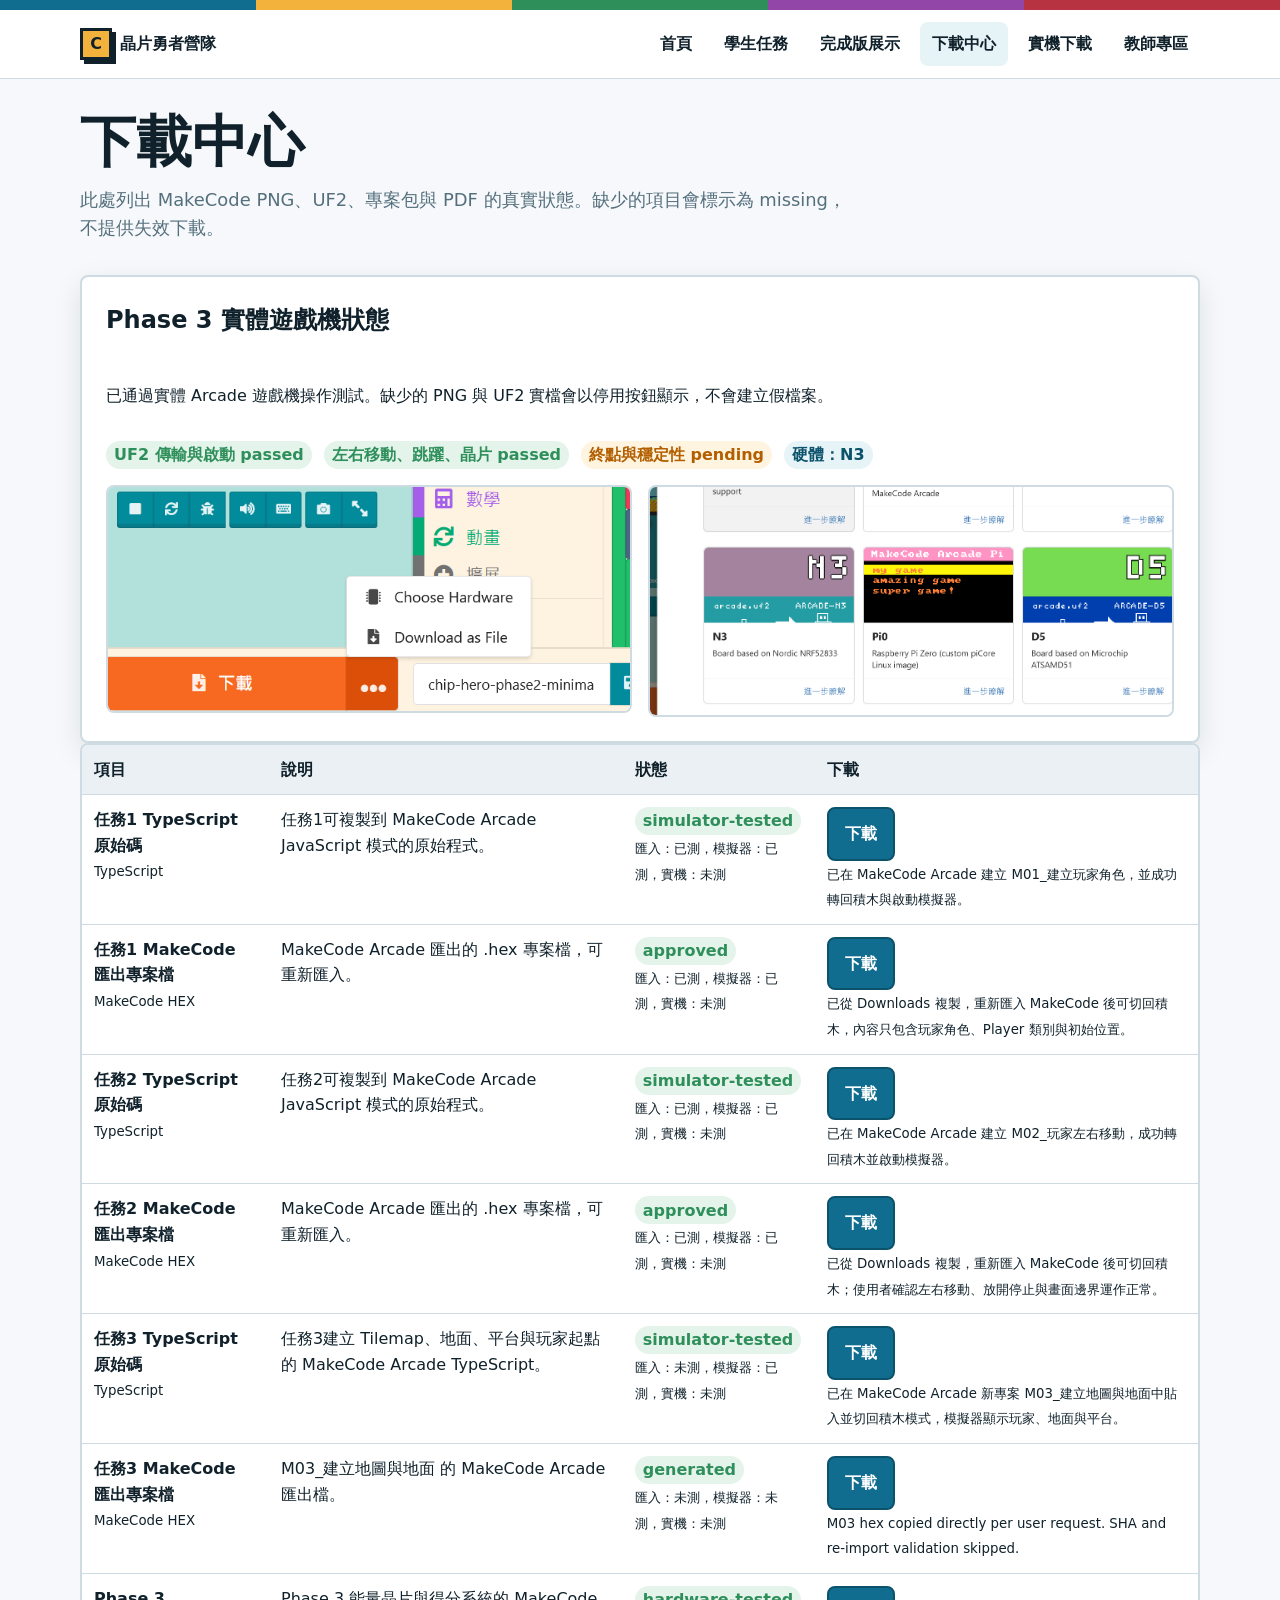
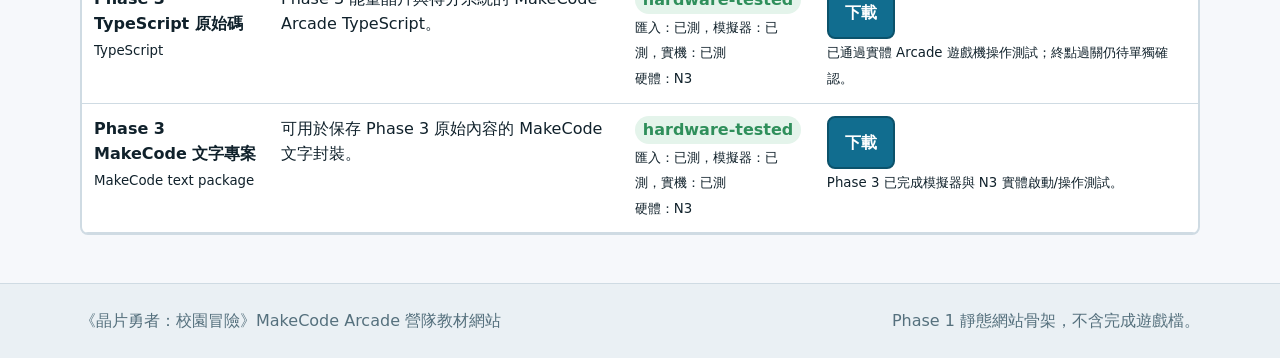
==== downloads.html @ 714c5dd1 "Build Arcade camp teaching site through Mission 3" ====
<!doctype html>
<html lang="zh-Hant">
  <head>
    <meta charset="utf-8">
    <meta name="viewport" content="width=device-width, initial-scale=1">
    <title>下載中心｜晶片勇者營隊</title>
    <link rel="stylesheet" href="css/base.css">
    <link rel="stylesheet" href="css/layout.css">
    <link rel="stylesheet" href="css/components.css">
    <link rel="stylesheet" href="css/pixel-theme.css">
    <script src="js/app.js" defer></script>
    <script src="js/downloads.js" defer></script>
  </head>
  <body>
    <a class="skip-link" href="#main">跳到主要內容</a>
    <header class="site-header" data-site-header></header>
    <main class="page" id="main">
      <header class="page-header">
        <h1 class="page-title">下載中心</h1>
        <p class="page-lede">此處列出 MakeCode PNG、UF2、專案包與 PDF 的真實狀態。缺少的項目會標示為 missing，不提供失效下載。</p>
      </header>
      <section class="section card">
        <div class="card-body stack">
          <h2>Phase 3 實體遊戲機狀態</h2>
          <p>已通過實體 Arcade 遊戲機操作測試。缺少的 PNG 與 UF2 實檔會以停用按鈕顯示，不會建立假檔案。</p>
          <div class="actions">
            <span class="badge good">UF2 傳輸與啟動 passed</span>
            <span class="badge good">左右移動、跳躍、晶片 passed</span>
            <span class="badge warn">終點與穩定性 pending</span>
            <span class="badge">硬體：N3</span>
          </div>
          <div class="grid two">
            <img class="evidence-image" src="assets/screenshots/phase3-hardware-download-options.png" alt="MakeCode Arcade下載選項截圖">
            <img class="evidence-image" src="assets/screenshots/phase3-hardware-n3-selection.png" alt="MakeCode Arcade N3硬體選擇截圖">
          </div>
        </div>
      </section>
      <section data-downloads-table></section>
    </main>
    <footer class="site-footer" data-site-footer></footer>
  </body>
</html>
---- css/base.css ----
:root {
  --color-ink: #10212b;
  --color-muted: #55707d;
  --color-bg: #f6f8fb;
  --color-surface: #ffffff;
  --color-line: #cfdbe3;
  --color-primary: #116d8f;
  --color-primary-dark: #0b526b;
  --color-accent: #f3b23c;
  --color-good: #2f8f5b;
  --color-warn: #b35f00;
  --color-danger: #b73342;
  --shadow-soft: 0 10px 28px rgba(16, 33, 43, 0.1);
  --radius: 8px;
  --space-1: 0.25rem;
  --space-2: 0.5rem;
  --space-3: 0.75rem;
  --space-4: 1rem;
  --space-5: 1.5rem;
  --space-6: 2rem;
  --space-7: 3rem;
  --font-ui: "Noto Sans TC", "Microsoft JhengHei", system-ui, sans-serif;
}

* {
  box-sizing: border-box;
}

html {
  min-width: 320px;
  color: var(--color-ink);
  background: var(--color-bg);
  font-family: var(--font-ui);
  line-height: 1.6;
}

body {
  margin: 0;
}

a {
  color: var(--color-primary);
  text-decoration-thickness: 0.08em;
  text-underline-offset: 0.18em;
}

img {
  max-width: 100%;
  height: auto;
}

button,
input,
select {
  font: inherit;
}

:focus-visible {
  outline: 3px solid var(--color-accent);
  outline-offset: 3px;
}

.skip-link {
  position: absolute;
  top: -48px;
  left: var(--space-4);
  z-index: 20;
  padding: var(--space-2) var(--space-3);
  background: var(--color-ink);
  color: #fff;
}

.skip-link:focus {
  top: var(--space-4);
}
---- css/layout.css ----
.site-header {
  position: sticky;
  top: 0;
  z-index: 10;
  border-bottom: 1px solid var(--color-line);
  background: rgba(255, 255, 255, 0.96);
}

.nav-wrap,
.page,
.footer-inner {
  width: min(1120px, calc(100% - 32px));
  margin: 0 auto;
}

.nav-wrap {
  display: flex;
  align-items: center;
  justify-content: space-between;
  gap: var(--space-4);
  padding: var(--space-3) 0;
}

.brand {
  display: inline-flex;
  align-items: center;
  gap: var(--space-2);
  min-height: 44px;
  color: var(--color-ink);
  font-weight: 800;
  text-decoration: none;
}

.brand-mark {
  display: grid;
  width: 32px;
  height: 32px;
  place-items: center;
  border: 3px solid var(--color-ink);
  background: var(--color-accent);
  box-shadow: 4px 4px 0 var(--color-ink);
}

.nav-toggle {
  display: none;
}

.nav-list {
  display: flex;
  align-items: center;
  gap: var(--space-2);
  margin: 0;
  padding: 0;
  list-style: none;
}

.nav-link {
  display: inline-flex;
  align-items: center;
  min-height: 44px;
  padding: var(--space-2) var(--space-3);
  border-radius: var(--radius);
  color: var(--color-ink);
  font-weight: 700;
  text-decoration: none;
}

.nav-link[aria-current="page"],
.nav-link:hover {
  background: #e6f3f7;
}

.page {
  padding: var(--space-6) 0 var(--space-7);
}

.page-header {
  display: grid;
  gap: var(--space-3);
  margin-bottom: var(--space-6);
}

.page-title {
  margin: 0;
  font-size: clamp(2rem, 5vw, 3.5rem);
  line-height: 1.12;
}

.page-lede {
  max-width: 780px;
  margin: 0;
  color: var(--color-muted);
  font-size: 1.12rem;
}

.grid {
  display: grid;
  gap: var(--space-4);
}

.grid.two {
  grid-template-columns: repeat(2, minmax(0, 1fr));
}

.grid.three {
  grid-template-columns: repeat(3, minmax(0, 1fr));
}

.section {
  margin-top: var(--space-6);
}

.section h2 {
  margin: 0 0 var(--space-3);
}

.site-footer {
  border-top: 1px solid var(--color-line);
  background: #eaf0f4;
}

.footer-inner {
  display: flex;
  justify-content: space-between;
  gap: var(--space-4);
  padding: var(--space-5) 0;
  color: var(--color-muted);
}

@media (max-width: 820px) {
  .nav-wrap {
    align-items: stretch;
    flex-direction: column;
  }

  .nav-toggle {
    display: inline-flex;
    align-items: center;
    justify-content: center;
    min-height: 44px;
    border: 2px solid var(--color-ink);
    border-radius: var(--radius);
    background: var(--color-surface);
    color: var(--color-ink);
    font-weight: 800;
  }

  .nav-list {
    display: none;
    flex-direction: column;
    align-items: stretch;
  }

  .nav-list.is-open {
    display: flex;
  }

  .nav-link {
    justify-content: center;
  }

  .grid.two,
  .grid.three {
    grid-template-columns: 1fr;
  }

  .footer-inner {
    flex-direction: column;
  }
}
---- css/components.css ----
.card {
  border: 2px solid var(--color-line);
  border-radius: var(--radius);
  background: var(--color-surface);
  box-shadow: var(--shadow-soft);
}

.card-body {
  padding: var(--space-5);
}

.stack {
  display: grid;
  gap: var(--space-4);
}

.actions {
  display: flex;
  flex-wrap: wrap;
  gap: var(--space-3);
  align-items: center;
}

.btn {
  display: inline-flex;
  align-items: center;
  justify-content: center;
  min-height: 48px;
  padding: var(--space-3) var(--space-4);
  border: 2px solid var(--color-primary-dark);
  border-radius: var(--radius);
  background: var(--color-primary);
  color: #fff;
  font-weight: 800;
  text-decoration: none;
  cursor: pointer;
}

.btn.secondary {
  background: var(--color-surface);
  color: var(--color-primary-dark);
}

.btn.warning {
  border-color: var(--color-warn);
  background: #fff4df;
  color: #744000;
}

.btn[disabled],
.btn.is-disabled {
  border-color: var(--color-line);
  background: #eef2f5;
  color: var(--color-muted);
  cursor: not-allowed;
}

.badge {
  display: inline-flex;
  align-items: center;
  min-height: 28px;
  padding: 0 var(--space-2);
  border-radius: 999px;
  background: #e6f3f7;
  color: var(--color-primary-dark);
  font-weight: 800;
}

.badge.warn {
  background: #fff4df;
  color: var(--color-warn);
}

.badge.good {
  background: #e4f4eb;
  color: var(--color-good);
}

.mission-card {
  display: grid;
  gap: var(--space-3);
  min-height: 100%;
}

.mission-card h2,
.mission-card h3 {
  margin: 0;
}

.progress-bar {
  overflow: hidden;
  height: 14px;
  border: 2px solid var(--color-ink);
  border-radius: 999px;
  background: #dbe5eb;
}

.progress-bar span {
  display: block;
  height: 100%;
  background: var(--color-good);
}

.info-list {
  display: grid;
  gap: var(--space-2);
  padding-left: 1.2rem;
}

.callout {
  border-left: 6px solid var(--color-accent);
  border-radius: var(--radius);
  background: #fff8e8;
  padding: var(--space-4);
}

.asset-empty {
  display: grid;
  min-height: 220px;
  place-items: center;
  border: 3px dashed var(--color-line);
  border-radius: var(--radius);
  background: #f8fbfd;
  color: var(--color-muted);
  text-align: center;
  padding: var(--space-5);
}

.table-wrap {
  overflow-x: auto;
  border: 2px solid var(--color-line);
  border-radius: var(--radius);
  background: var(--color-surface);
}

table {
  width: 100%;
  border-collapse: collapse;
}

th,
td {
  padding: var(--space-3);
  border-bottom: 1px solid var(--color-line);
  text-align: left;
  vertical-align: top;
}

th {
  background: #eaf0f4;
}

.check-item {
  display: flex;
  gap: var(--space-2);
  align-items: flex-start;
  min-height: 44px;
}

.check-item input {
  width: 24px;
  height: 24px;
  margin-top: 0.2rem;
}

.evidence-image {
  width: 100%;
  border: 2px solid var(--color-line);
  border-radius: var(--radius);
  background: var(--color-surface);
}

.status-list {
  display: grid;
  gap: var(--space-2);
  margin: 0;
  padding-left: 1.2rem;
}

.asset-gallery {
  display: grid;
  grid-template-columns: repeat(auto-fit, minmax(220px, 1fr));
  gap: var(--space-4);
}

.asset-figure {
  margin: 0;
}

.asset-figure.is-preview {
  max-width: 520px;
}

.asset-figure.is-block {
  grid-column: span 2;
}

.asset-figure img {
  display: block;
}

.asset-figure figcaption {
  margin-top: var(--space-2);
  color: var(--color-muted);
  font-size: 0.95rem;
}

@media (max-width: 900px) {
  .lesson-media-grid,
  .asset-gallery {
    grid-template-columns: 1fr;
  }

  .asset-figure.is-block {
    grid-column: span 1;
  }
}
---- css/pixel-theme.css ----
.pixel-strip {
  min-height: 10px;
  background:
    linear-gradient(90deg, var(--color-primary) 0 20%, var(--color-accent) 20% 40%, var(--color-good) 40% 60%, #9146a8 60% 80%, var(--color-danger) 80% 100%);
}

.hero-panel {
  border: 3px solid var(--color-ink);
  border-radius: var(--radius);
  background:
    linear-gradient(90deg, rgba(17, 109, 143, 0.08) 1px, transparent 1px),
    linear-gradient(rgba(17, 109, 143, 0.08) 1px, transparent 1px),
    var(--color-surface);
  background-size: 16px 16px;
  box-shadow: 6px 6px 0 var(--color-ink);
  padding: var(--space-5);
}

.icon-tile {
  display: inline-grid;
  width: 44px;
  height: 44px;
  place-items: center;
  border: 2px solid var(--color-ink);
  border-radius: var(--radius);
  background: var(--color-accent);
  color: var(--color-ink);
  font-weight: 900;
}
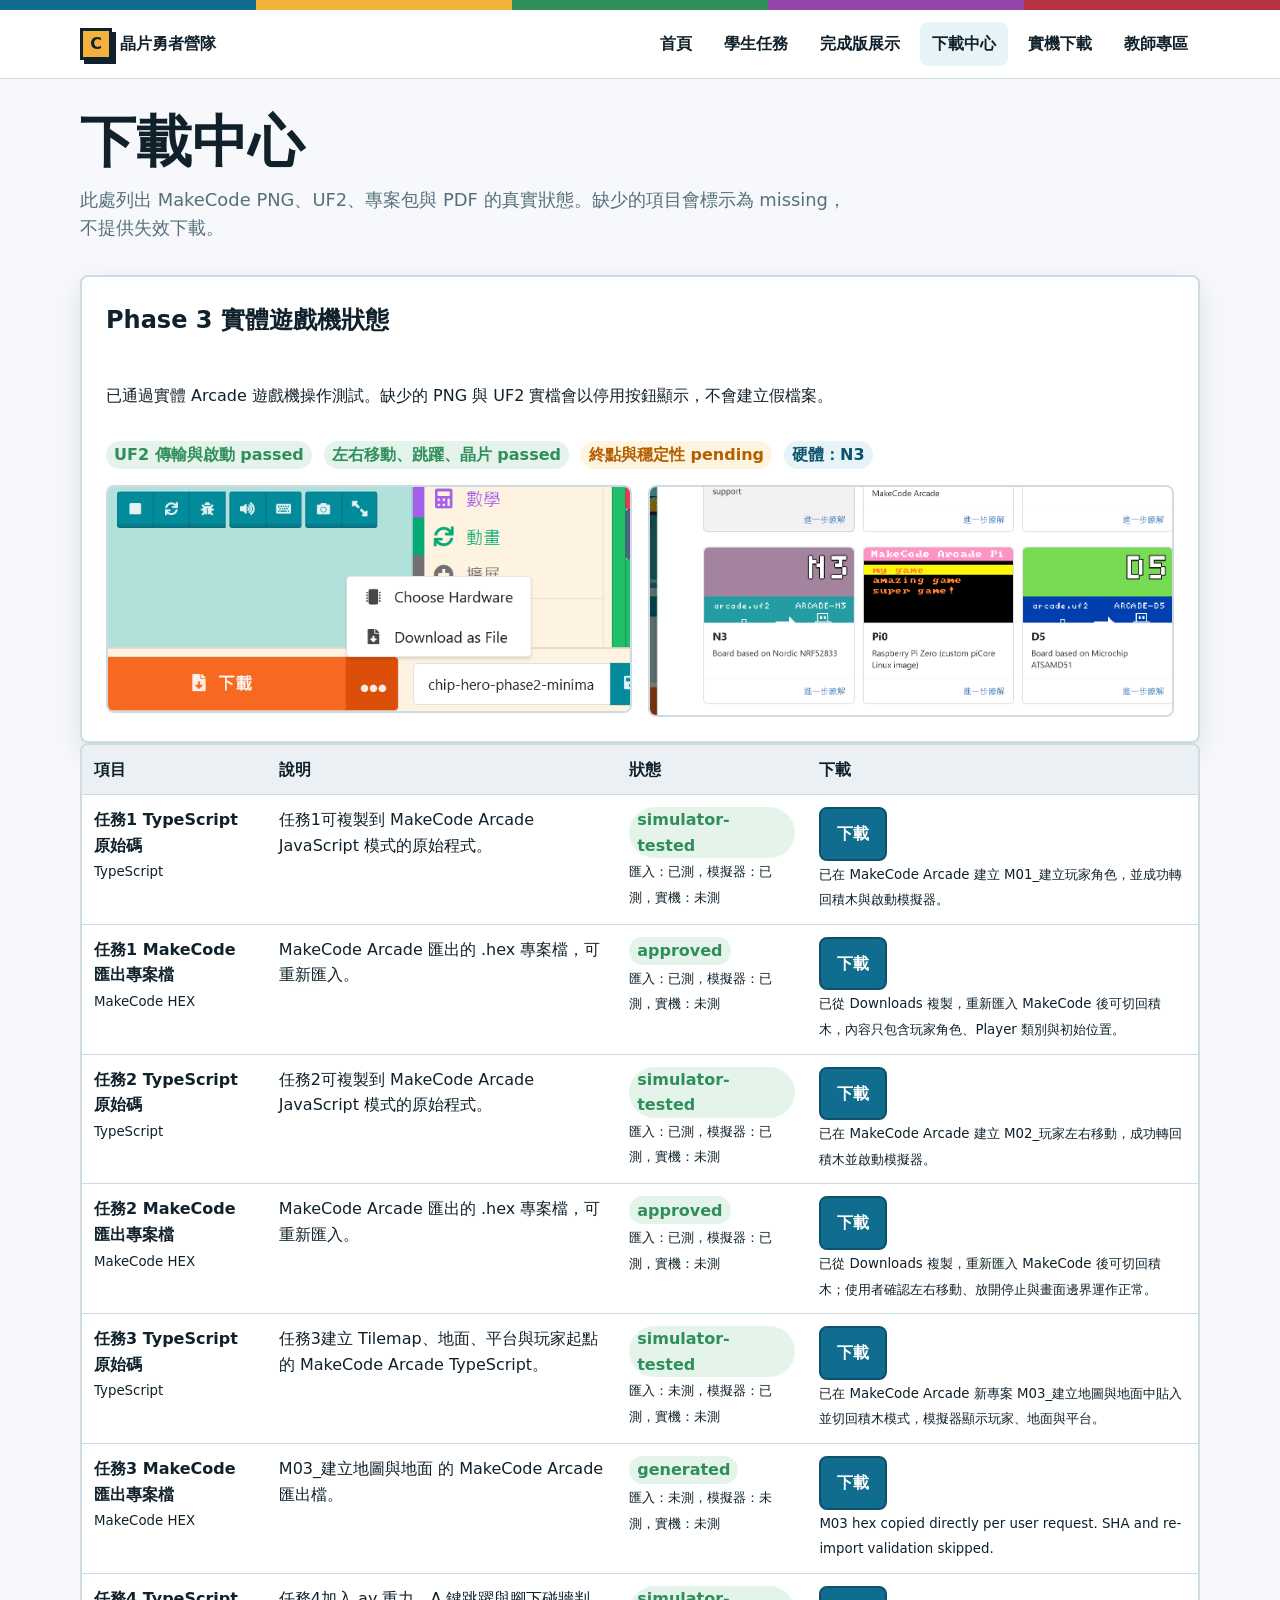
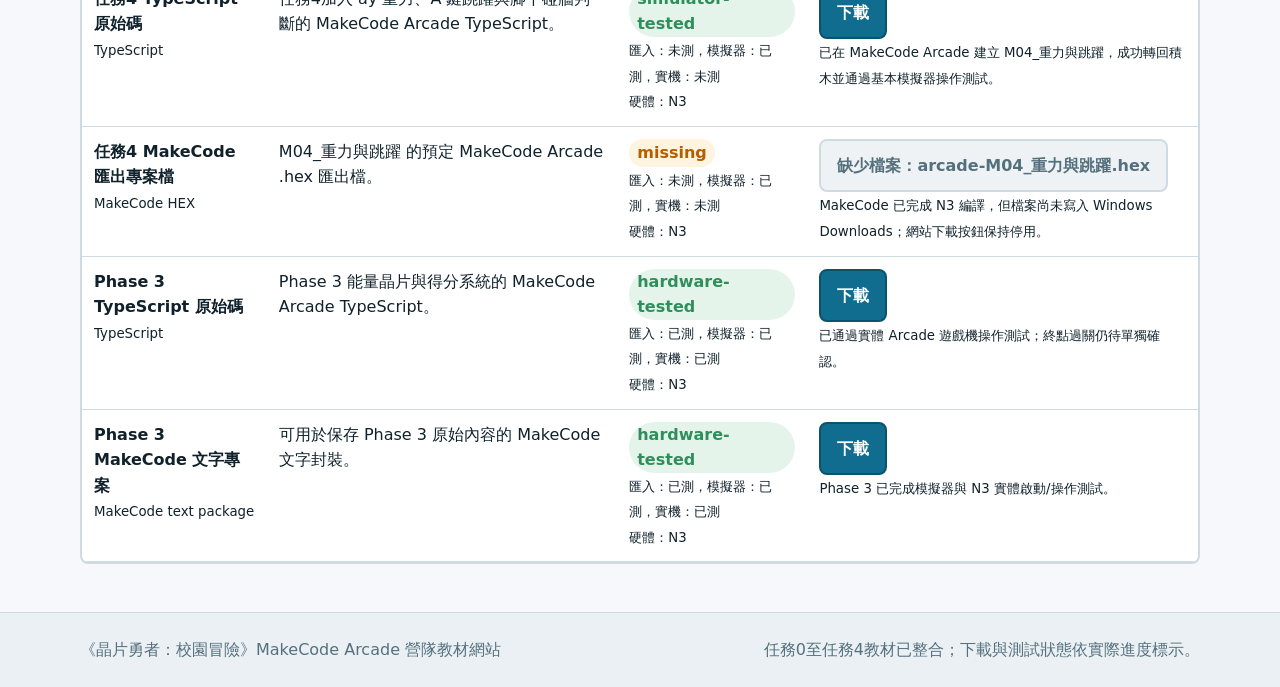
==== commit 9c0fc9e0: "Add Mission 4 gravity and jump lesson" ====
--- a/downloads.html
+++ b/downloads.html
@@ -8,7 +8,7 @@
     <link rel="stylesheet" href="css/layout.css">
     <link rel="stylesheet" href="css/components.css">
     <link rel="stylesheet" href="css/pixel-theme.css">
-    <script src="js/app.js" defer></script>
+    <script src="js/app.js?v=phase4" defer></script>
     <script src="js/downloads.js" defer></script>
   </head>
   <body>
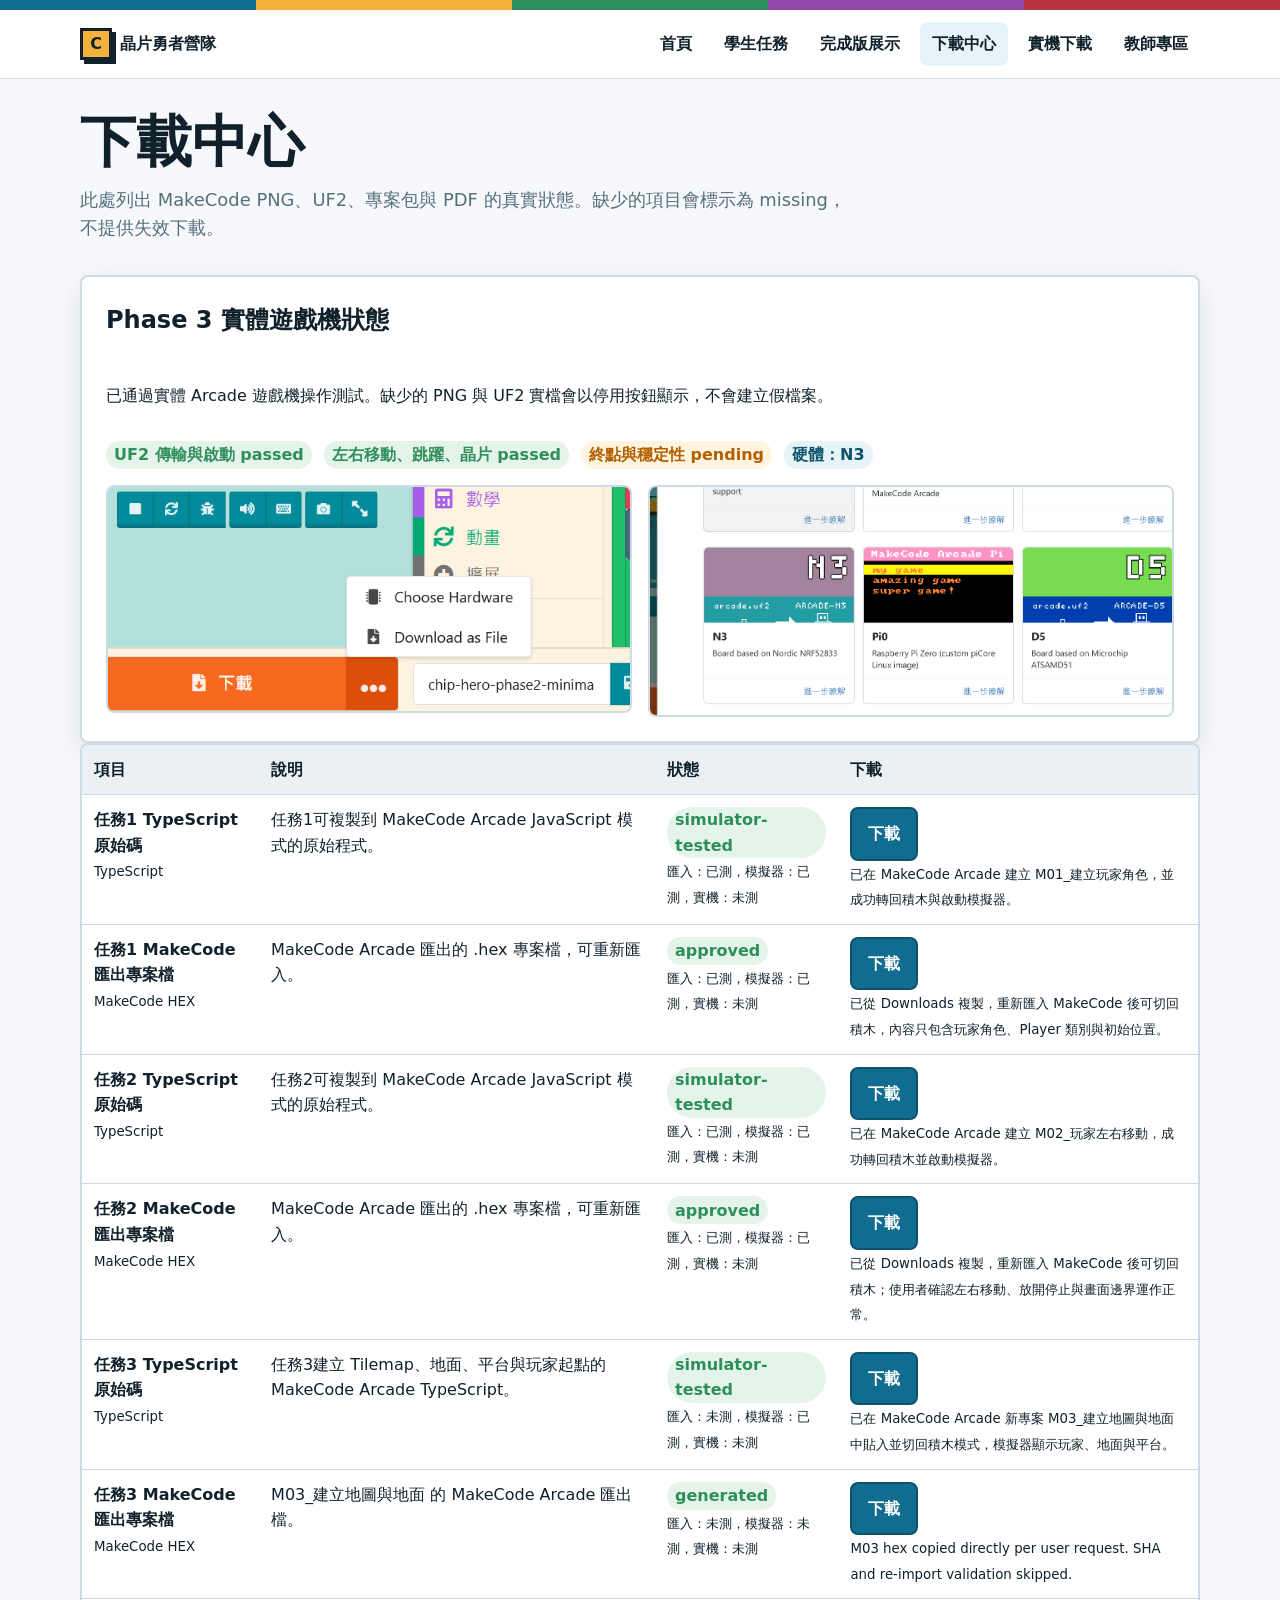
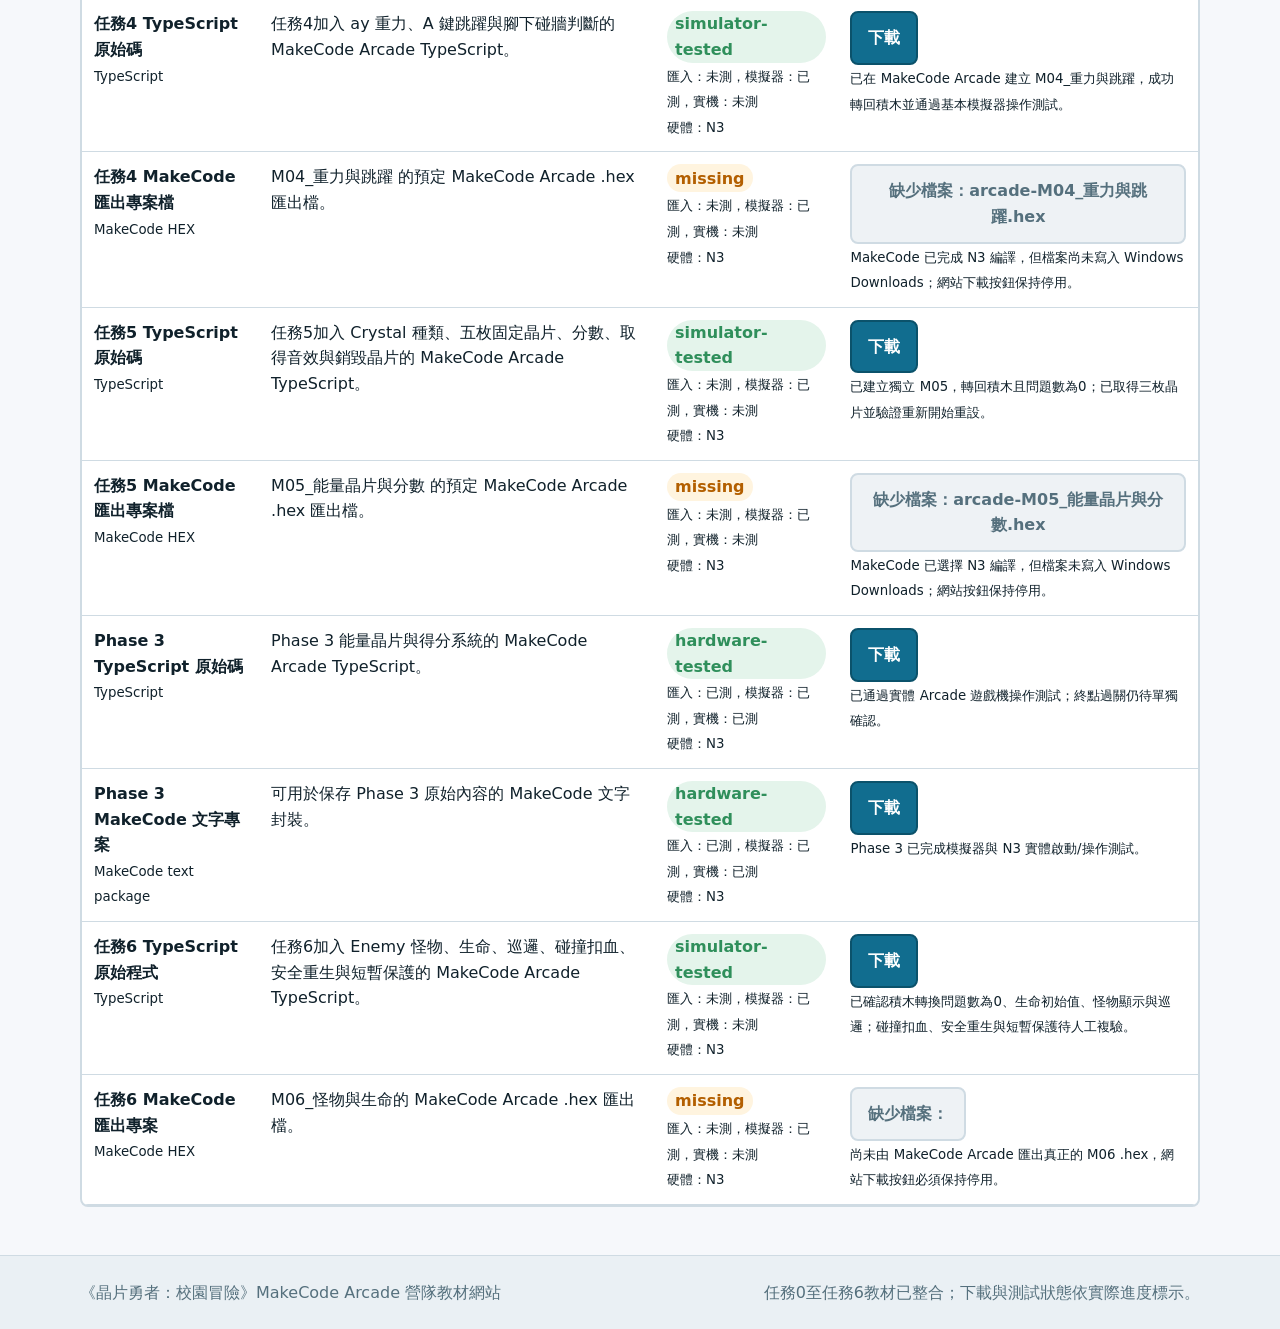
==== commit a71305d1: "Add mission 6 enemies and life lesson" ====
--- a/downloads.html
+++ b/downloads.html
@@ -8,7 +8,7 @@
     <link rel="stylesheet" href="css/layout.css">
     <link rel="stylesheet" href="css/components.css">
     <link rel="stylesheet" href="css/pixel-theme.css">
-    <script src="js/app.js?v=phase4" defer></script>
+    <script src="js/app.js?v=phase6" defer></script>
     <script src="js/downloads.js" defer></script>
   </head>
   <body>
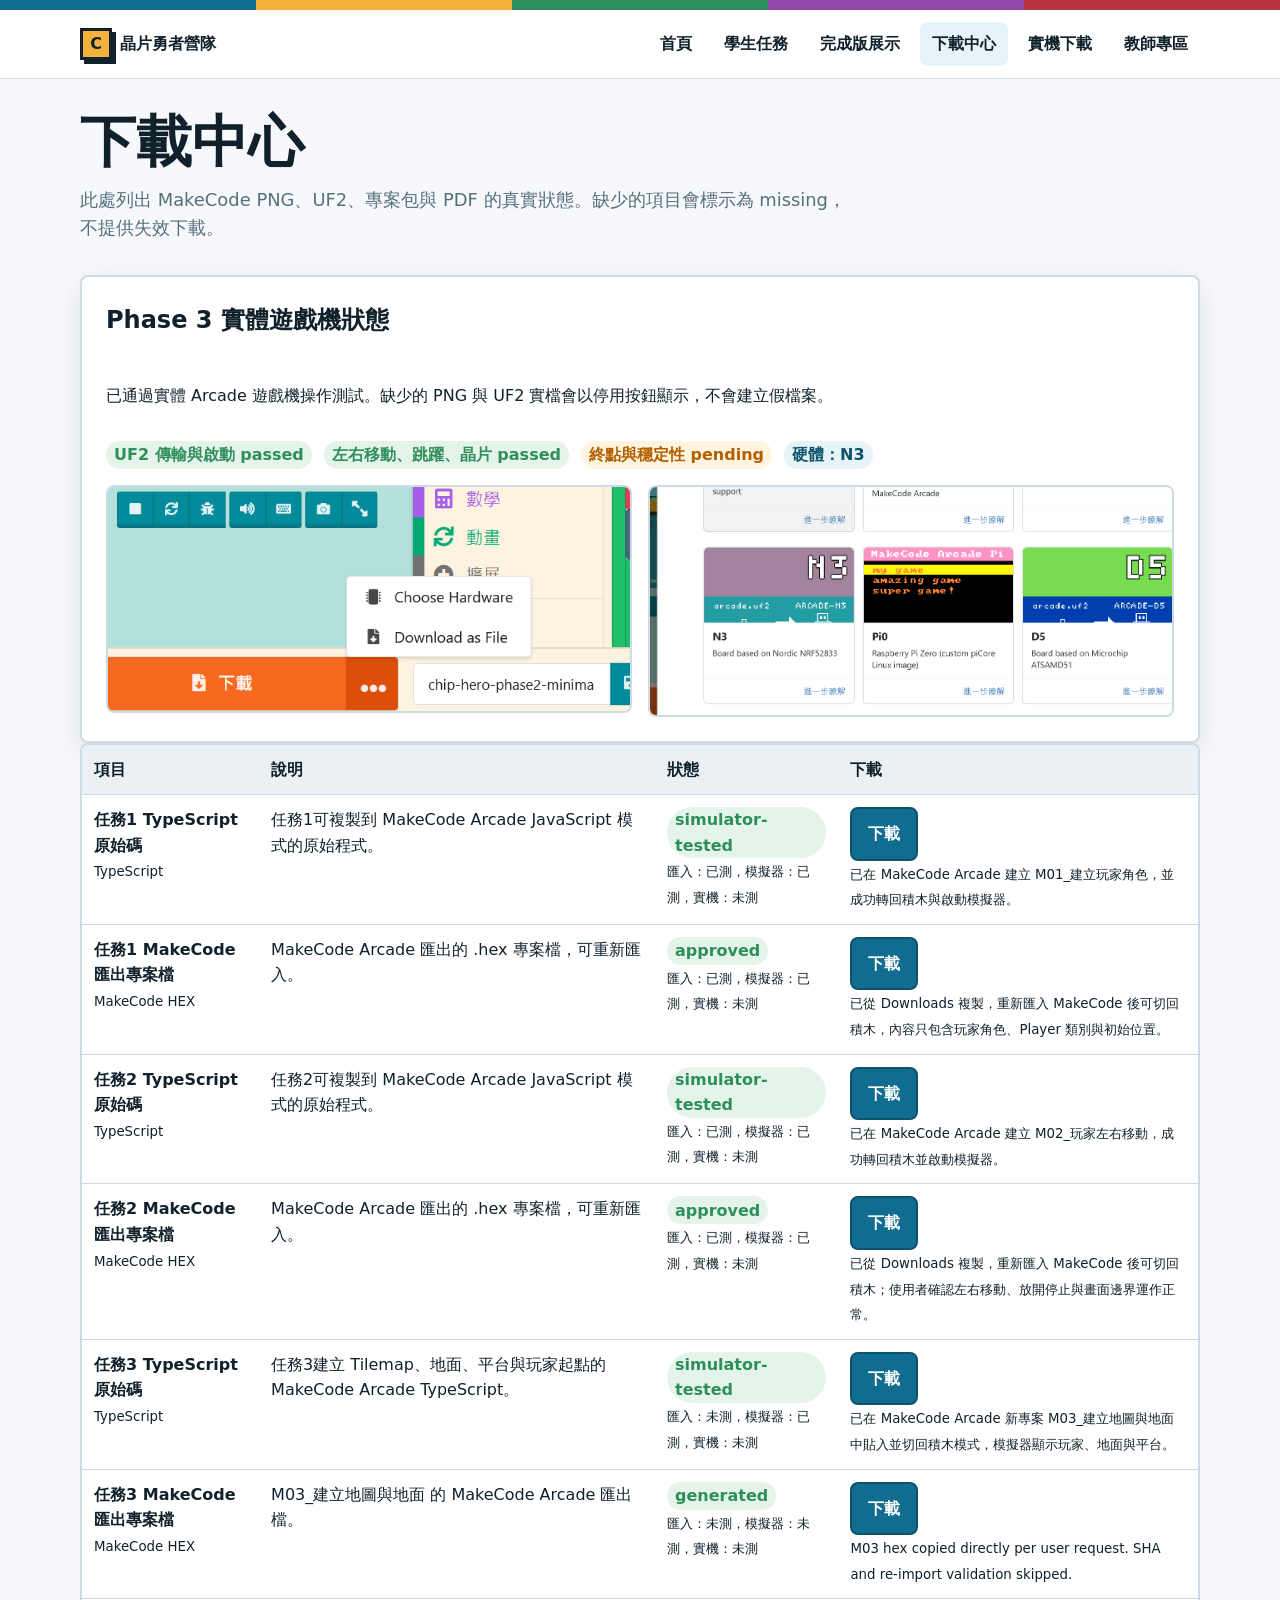
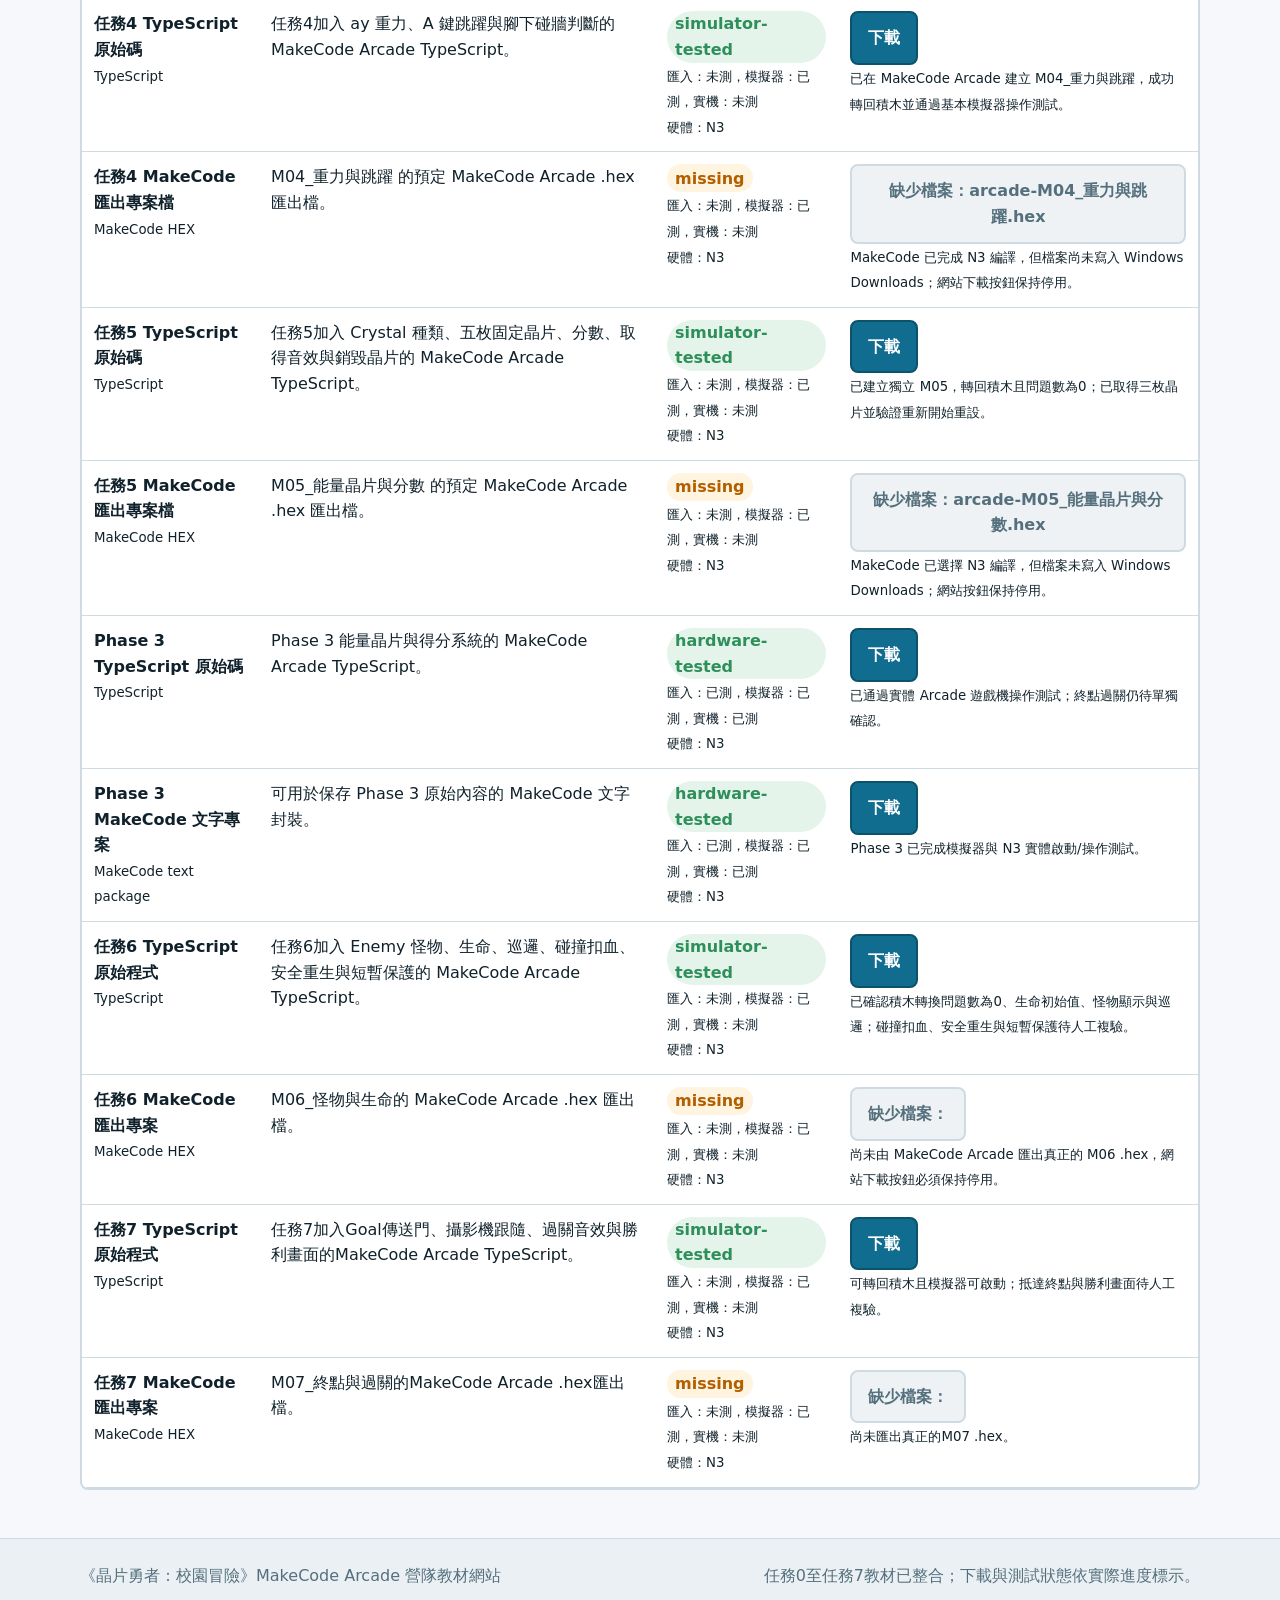
==== commit c7e1b050: "Add mission 7 goal and win lesson" ====
--- a/downloads.html
+++ b/downloads.html
@@ -8,7 +8,7 @@
     <link rel="stylesheet" href="css/layout.css">
     <link rel="stylesheet" href="css/components.css">
     <link rel="stylesheet" href="css/pixel-theme.css">
-    <script src="js/app.js?v=phase6" defer></script>
+    <script src="js/app.js?v=phase7" defer></script>
     <script src="js/downloads.js" defer></script>
   </head>
   <body>
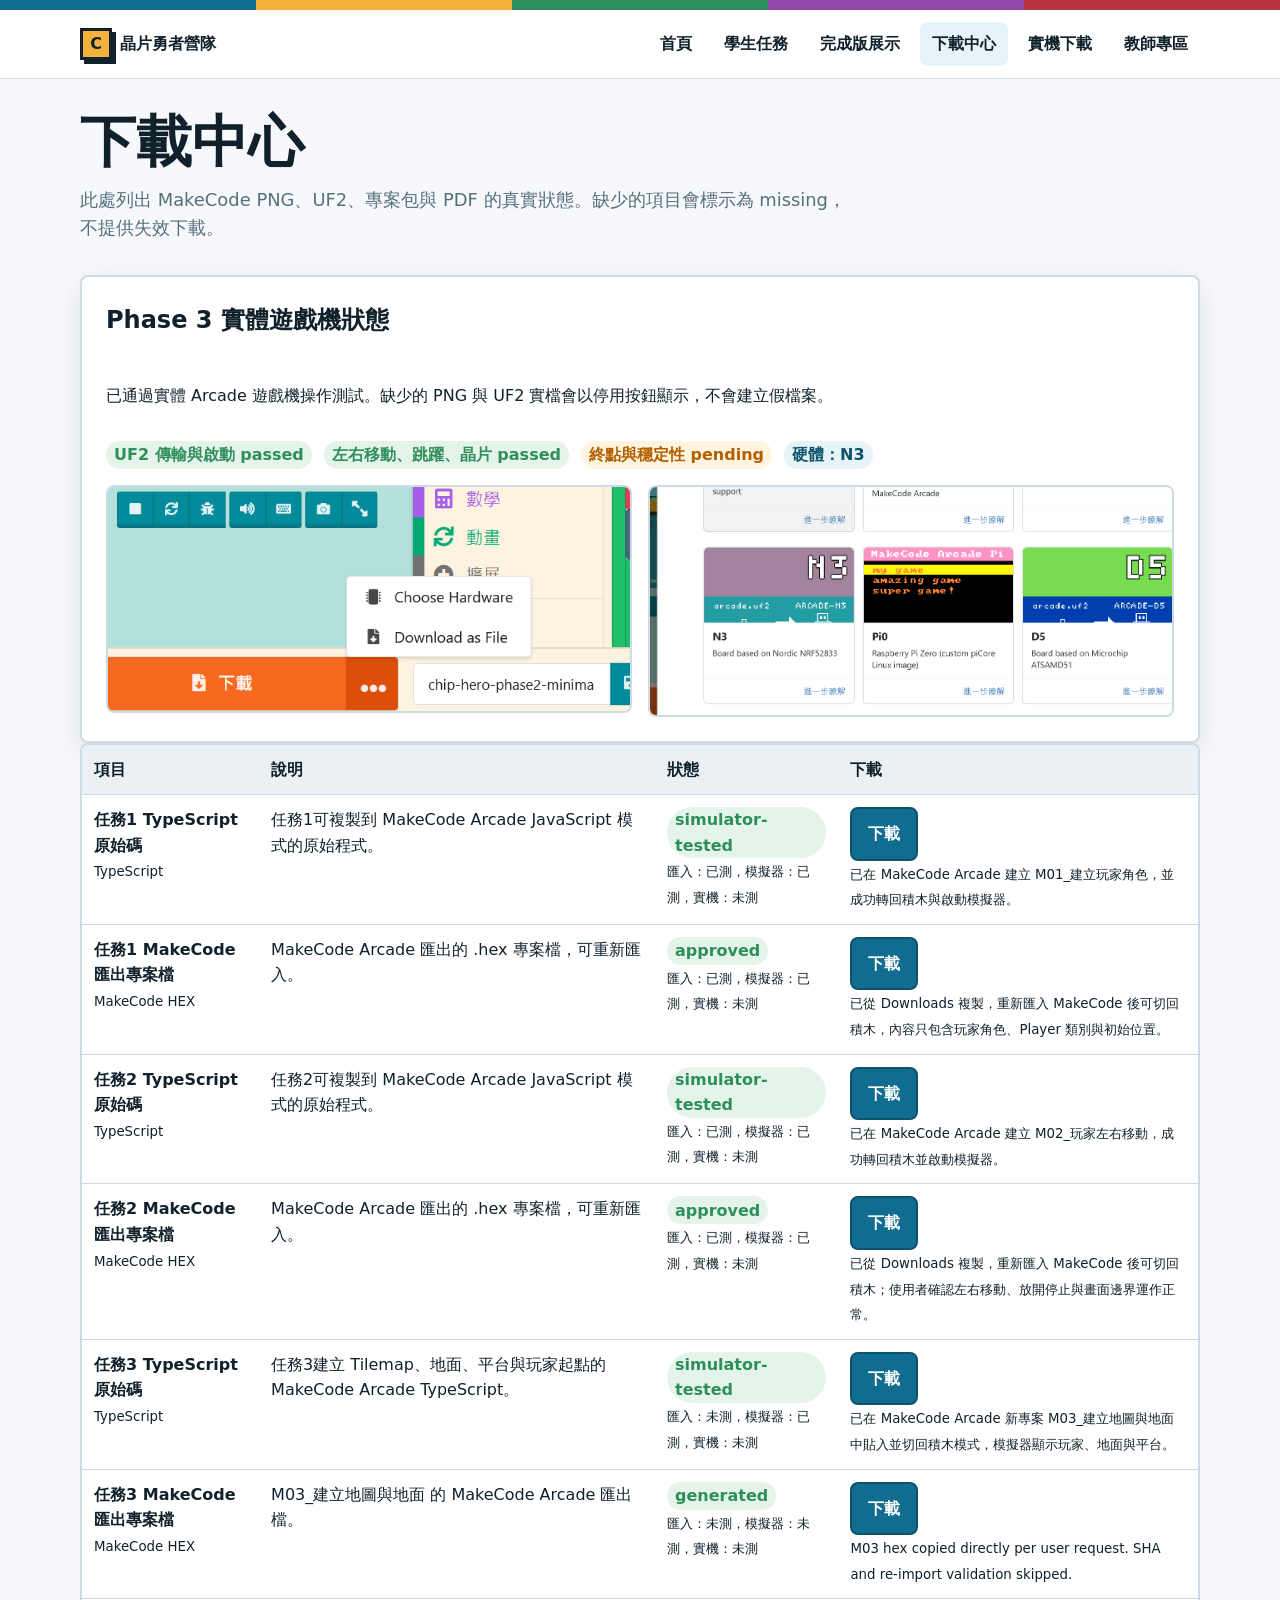
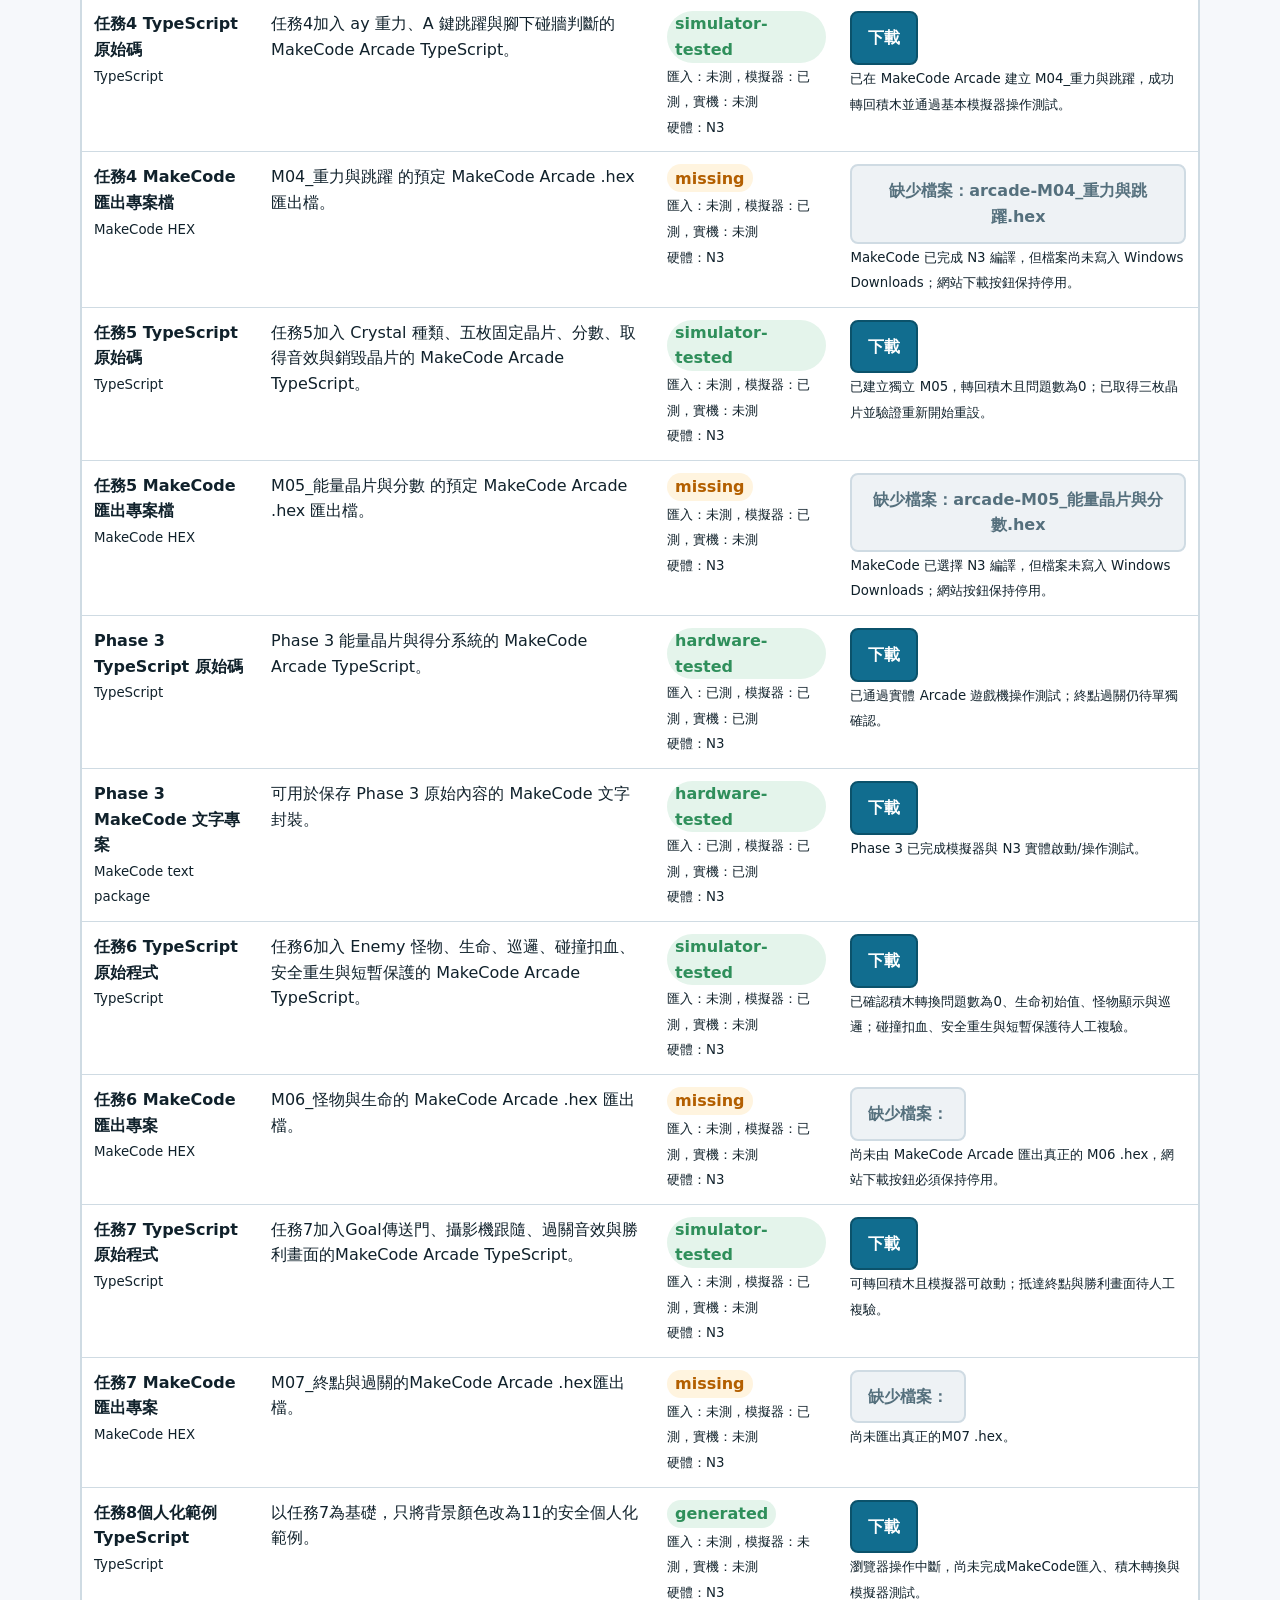
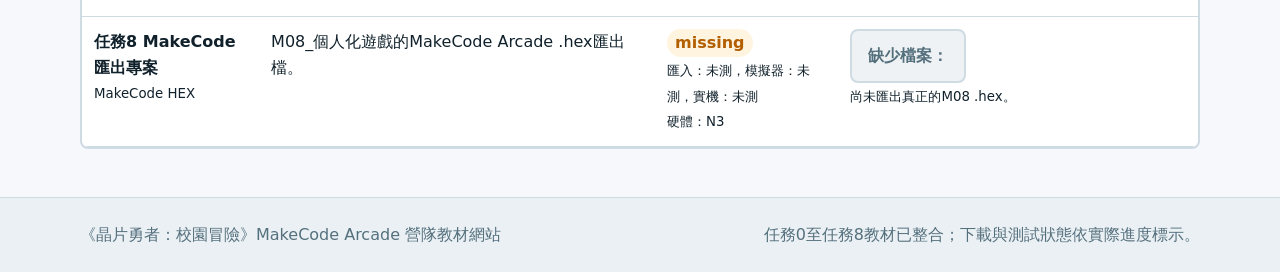
==== commit b6ce8665: "Add mission 8 personalization lesson" ====
--- a/downloads.html
+++ b/downloads.html
@@ -8,7 +8,7 @@
     <link rel="stylesheet" href="css/layout.css">
     <link rel="stylesheet" href="css/components.css">
     <link rel="stylesheet" href="css/pixel-theme.css">
-    <script src="js/app.js?v=phase7" defer></script>
+    <script src="js/app.js?v=phase8" defer></script>
     <script src="js/downloads.js" defer></script>
   </head>
   <body>
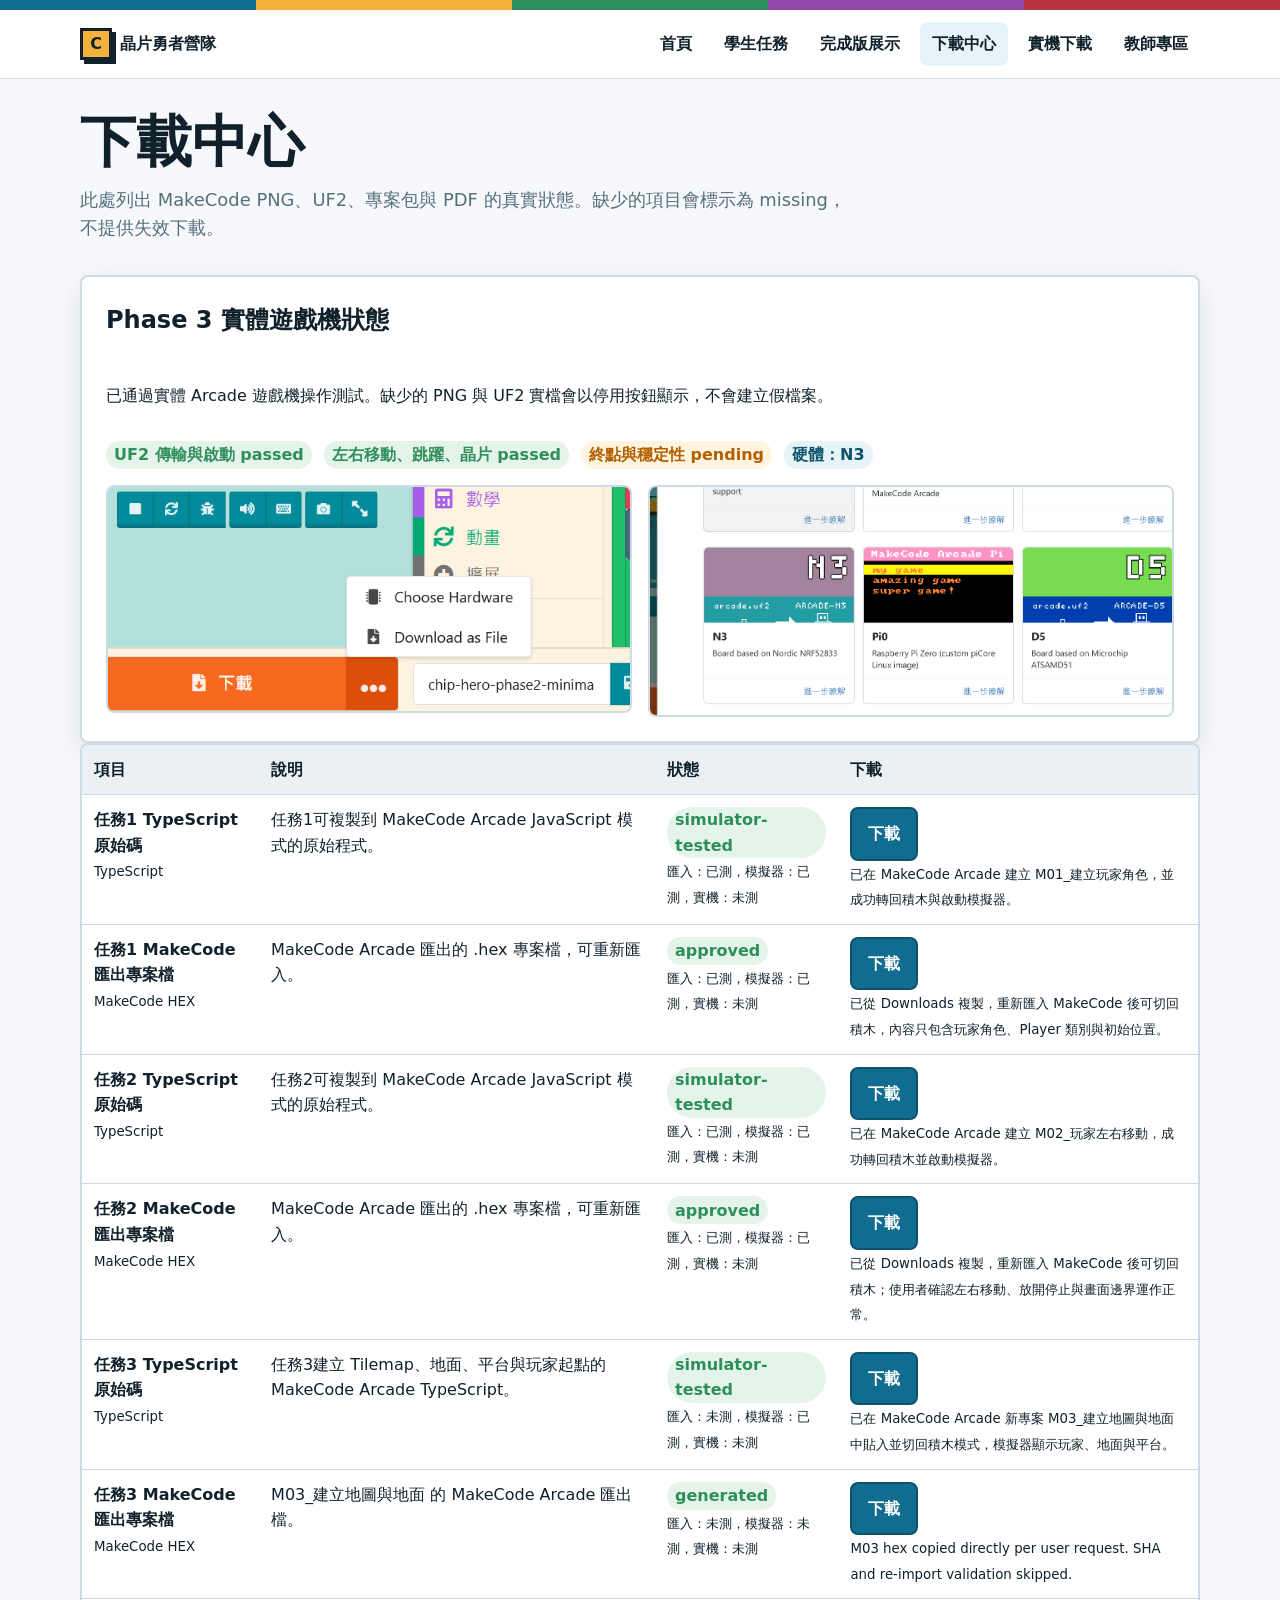
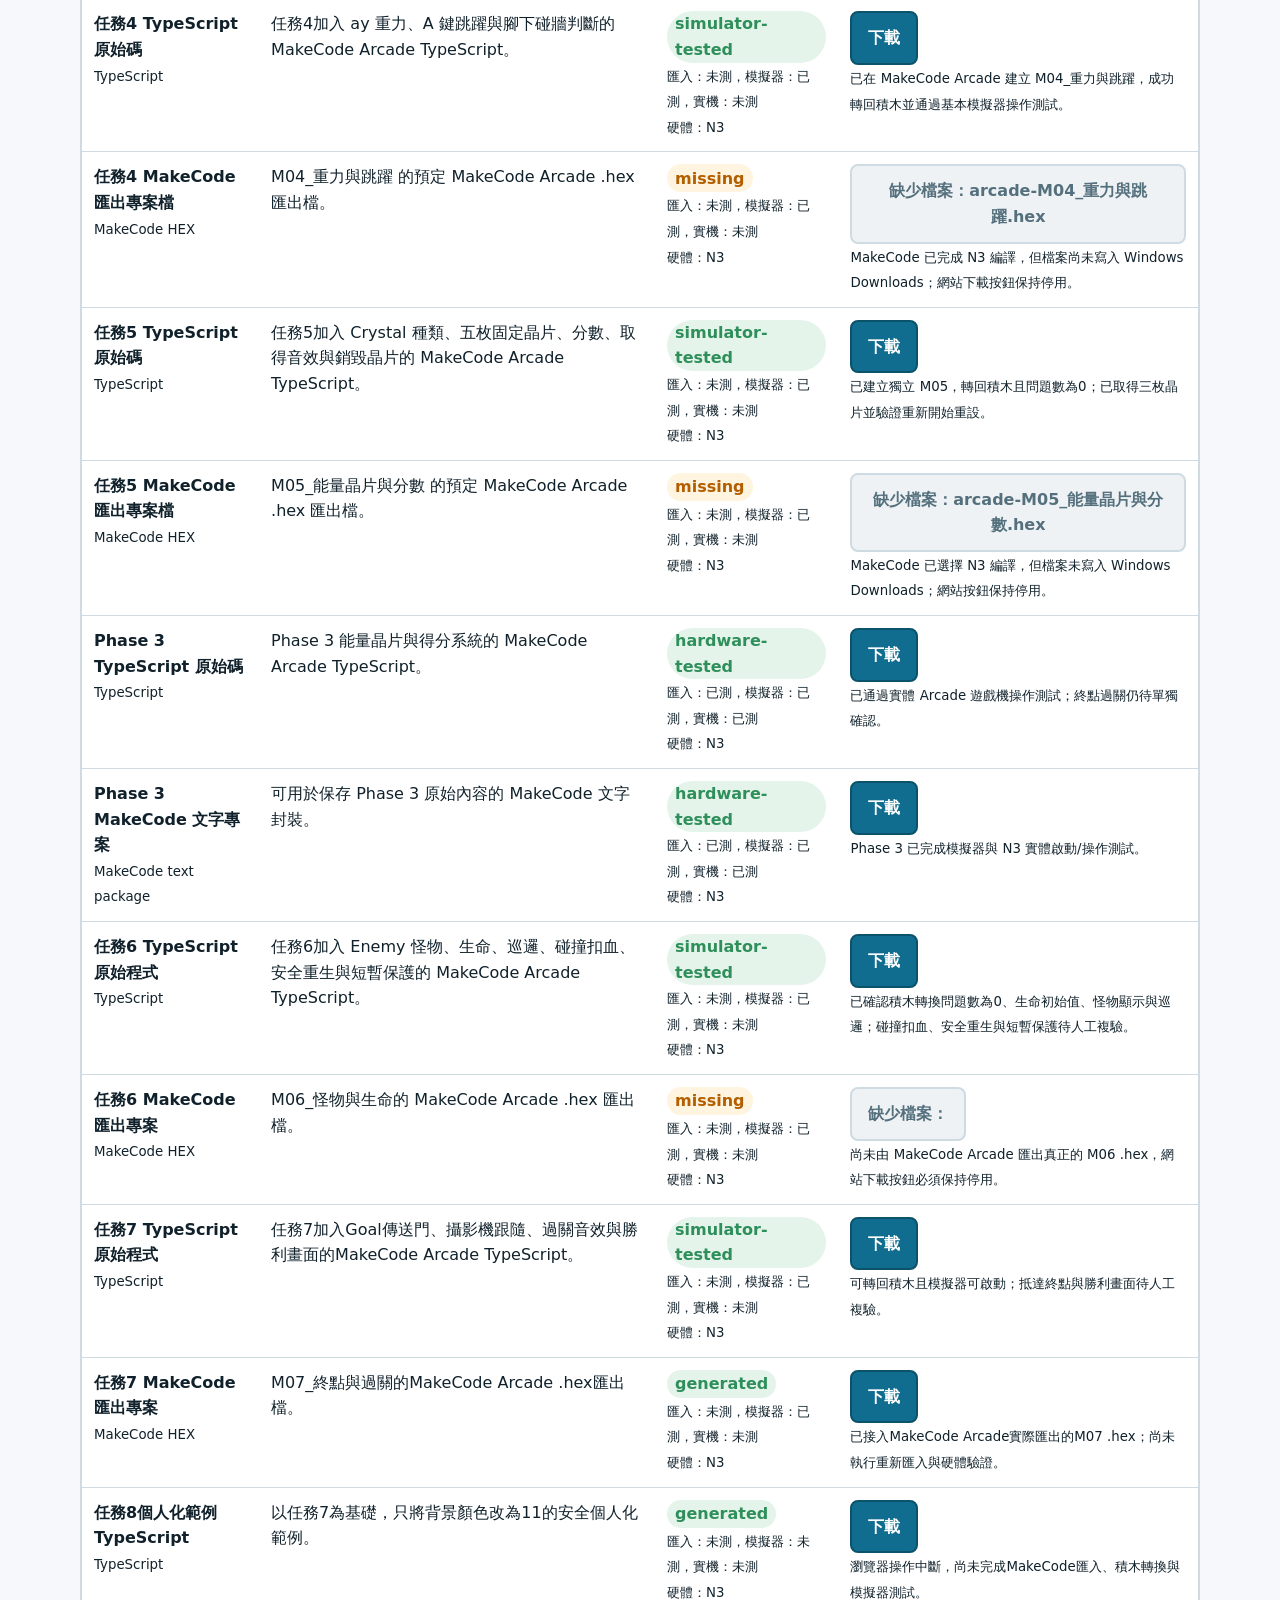
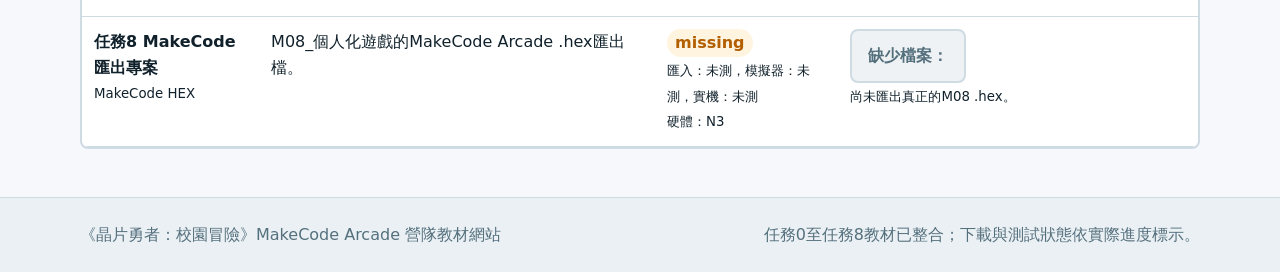
==== commit 2fc12350: "Refresh download center project data" ====
--- a/downloads.html
+++ b/downloads.html
@@ -8,8 +8,8 @@
     <link rel="stylesheet" href="css/layout.css">
     <link rel="stylesheet" href="css/components.css">
     <link rel="stylesheet" href="css/pixel-theme.css">
-    <script src="js/app.js?v=phase8" defer></script>
-    <script src="js/downloads.js" defer></script>
+    <script src="js/app.js?v=20260703-m07" defer></script>
+    <script src="js/downloads.js?v=20260703-m07" defer></script>
   </head>
   <body>
     <a class="skip-link" href="#main">跳到主要內容</a>
